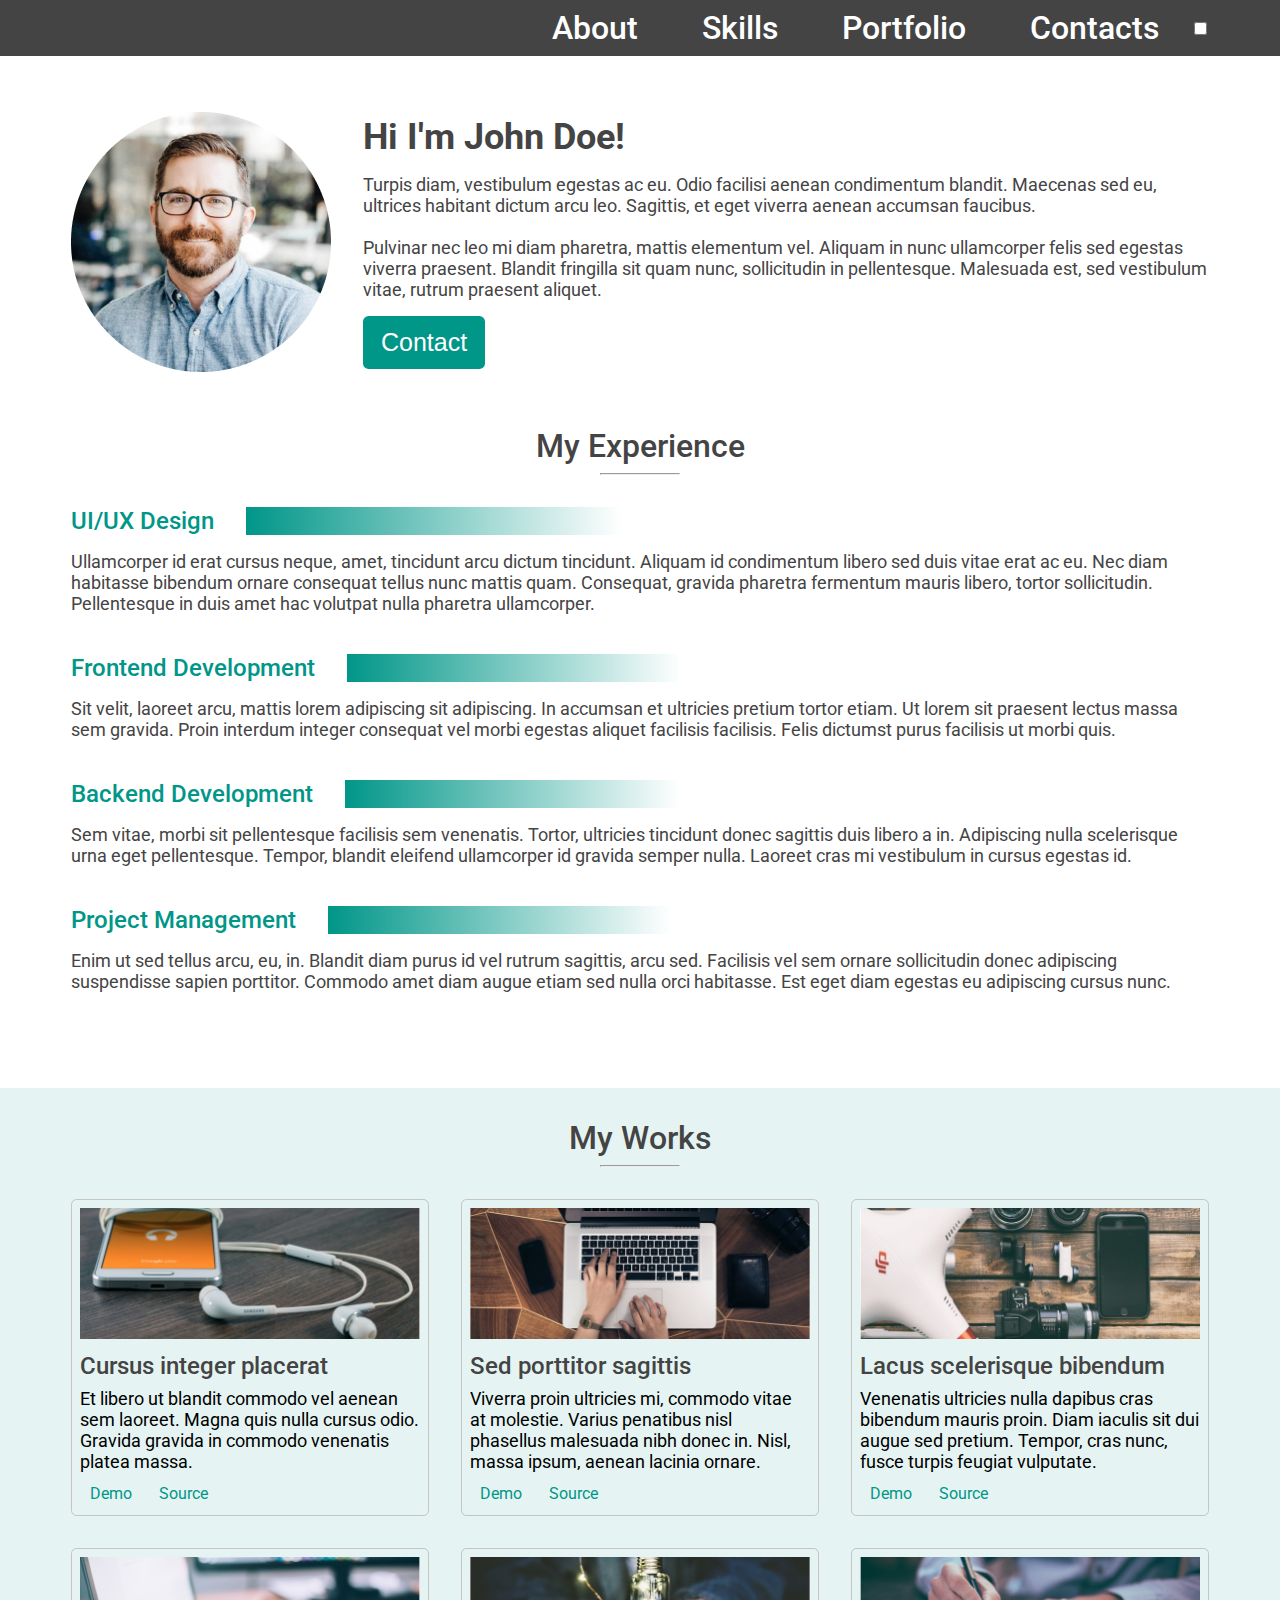
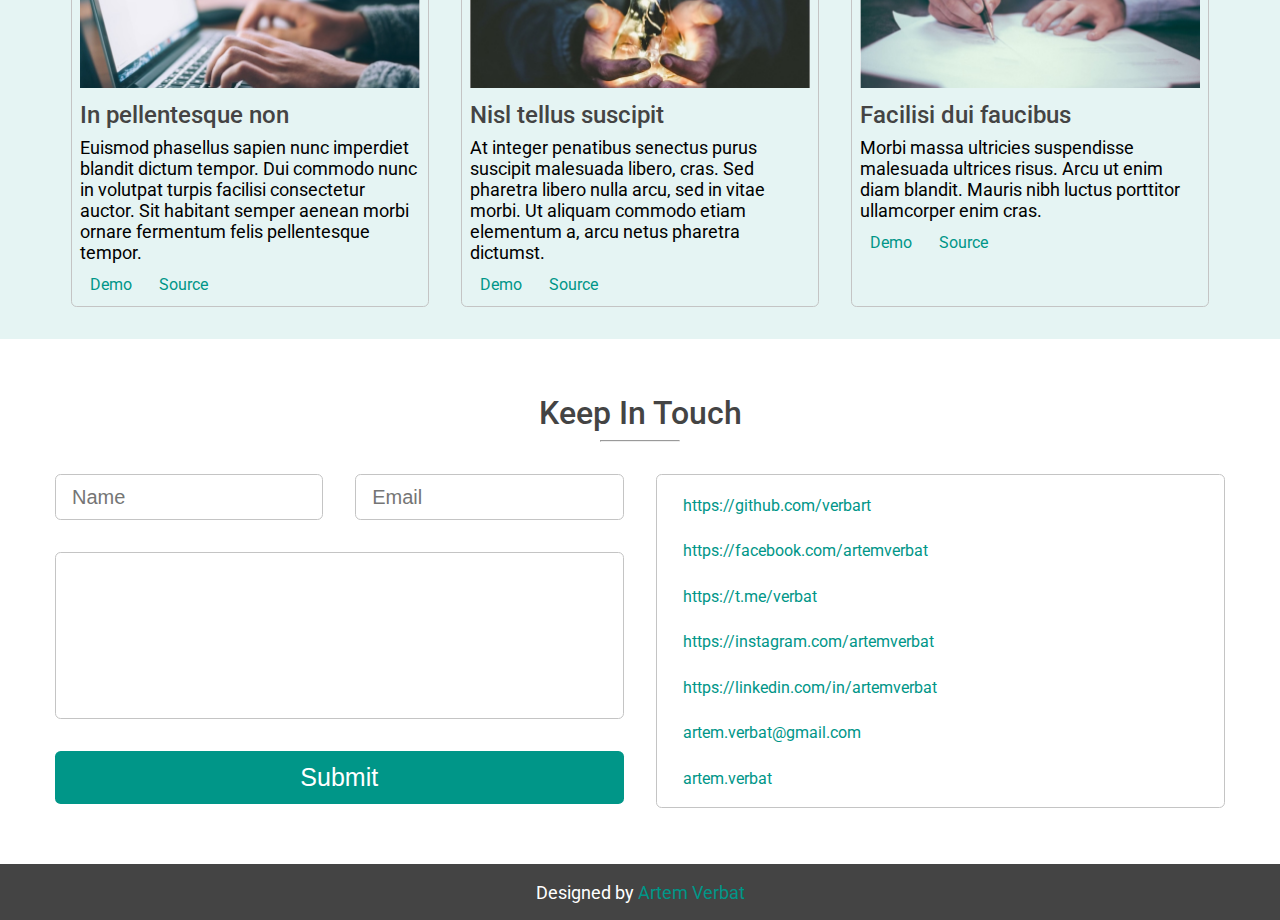
==== index.html @ 09001ad7 "new-portfolio" ====
<!DOCTYPE html>
<html lang="en">
<head>
    <meta charset="UTF-8">
    <title>portfolio</title>
    <meta name="description" content="portfolio">
    <meta name="keywords" content="portfolio, skills, works">
    <meta name="viewport" content="width=device-width, initial-scale=1.0">
    <!--    <meta http-equiv="refresh" content="10">-->
    <link rel="stylesheet" href="https://pro.fontawesome.com/releases/v5.10.0/css/all.css"
          integrity="sha384-AYmEC3Yw5cVb3ZcuHtOA93w35dYTsvhLPVnYs9eStHfGJvOvKxVfELGroGkvsg+p" crossorigin="anonymous"/>
    <link rel="stylesheet" href="css/style.css">
    <link rel="stylesheet" href="css/media.css">
    <!--    <script src="script/menu.js" defer></script>-->
</head>
<body>
<section class="general-header">

    <div class="container">
        <div class="wrapper-head">

            <div class="wrapper-head__label">
                <label for="check-menu" class="wrapper-head__pic-label"><i class="fas fa-bars"></i></label>
                <input type="checkbox" id="check-menu" class="wrapper-head__pic-menu">
            </div>

            <nav class="wrapper-head__menu">
                <a href="#about" class="wrapper-head__link">About</a>
                <a href="#skills" class="wrapper-head__link">Skills</a>
                <a href="#portfolio" class="wrapper-head__link">Portfolio</a>
                <a href="#contacts" class="wrapper-head__link">Contacts</a>
            </nav>

        </div>
    </div>

</section>

<section class="info">
    <div class="container">

        <div class="about" id="about">

            <div class="about__img">
                <img src="img/avatar.jpg" alt="">
            </div>

            <div class="about__main-info">
                <h1 class="about__title">Hi I'm John Doe!</h1>
                <p class="about__description">Turpis diam, vestibulum egestas ac eu. Odio facilisi aenean condimentum
                    blandit. Maecenas sed eu, ultrices habitant dictum arcu leo. Sagittis, et eget viverra aenean
                    accumsan faucibus.
                    <br><br>
                    Pulvinar nec leo mi diam pharetra, mattis elementum vel.
                    Aliquam in nunc ullamcorper felis sed egestas viverra praesent. Blandit fringilla sit quam nunc,
                    sollicitudin in pellentesque. Malesuada est, sed vestibulum vitae, rutrum praesent aliquet.
                </p>
                <button class="about__btn btn">Contact</button>
            </div>

        </div>

    </div>

</section>

<section class="skill-section">

    <div class="container">

        <div class="wrapper-skills" id="skills">

            <div class="section-header">
                <h2 class="section-header__header">My Experience</h2>
                <hr class="section-header__line">
            </div>

            <div class="skill-work">
                <div class="skill-work__header">
                    <h3 class="skill-work__label">UI/UX Design</h3>
                    <div class="skill-work__progress"></div>
                </div>
                <p class="skill-work__description">Ullamcorper id erat cursus neque, amet, tincidunt arcu dictum
                    tincidunt. Aliquam
                    id condimentum libero sed duis vitae erat ac eu. Nec diam habitasse bibendum ornare consequat tellus
                    nunc mattis
                    quam. Consequat, gravida pharetra fermentum mauris libero, tortor sollicitudin. Pellentesque in duis
                    amet hac
                    volutpat nulla pharetra ullamcorper.
                </p>
            </div>

            <div class="skill-work">
                <div class="skill-work__header">
                    <h3 class="skill-work__label">Frontend Development</h3>
                    <div class="skill-work__progress skill-work__progress_longest"></div>
                </div>
                <p class="skill-work__description">Sit velit, laoreet arcu, mattis lorem adipiscing sit adipiscing. In
                    accumsan et ultricies pretium tortor etiam. Ut lorem sit praesent lectus massa sem gravida. Proin
                    interdum integer consequat vel morbi egestas aliquet facilisis facilisis. Felis dictumst purus
                    facilisis ut morbi quis.
                </p>
            </div>

            <div class="skill-work">
                <div class="skill-work__header">
                    <h3 class="skill-work__label">Backend Development</h3>
                    <div class="skill-work__progress"></div>
                </div>
                <p class="skill-work__description">Sem vitae, morbi sit pellentesque facilisis sem venenatis. Tortor,
                    ultricies tincidunt donec sagittis duis libero a in. Adipiscing nulla scelerisque urna eget
                    pellentesque. Tempor, blandit eleifend ullamcorper id gravida semper nulla. Laoreet cras mi
                    vestibulum in cursus egestas id.
                </p>
            </div>

            <div class="skill-work">
                <div class="skill-work__header">
                    <h3 class="skill-work__label">Project Management</h3>
                    <div class="skill-work__progress skill-work__progress_shortest"></div>
                </div>
                <p class="skill-work__description">Enim ut sed tellus arcu, eu, in. Blandit diam purus id vel rutrum
                    sagittis, arcu sed. Facilisis vel sem ornare sollicitudin donec adipiscing suspendisse sapien
                    porttitor. Commodo amet diam augue etiam sed nulla orci habitasse. Est eget diam egestas eu
                    adipiscing cursus nunc.
                </p>
            </div>

        </div>

    </div>

</section>

<section class="work-section">

    <div class="container">

        <div class="wrapper_works" id="portfolio">

            <div class="section-header">
                <h2 class="section-header__header">My Works</h2>
                <hr class="section-header__line">
            </div>

            <div class="skills">

                <div class="skill-box">
                    <div class="skill-box__img">
                        <img src="img/Preview.jpg" alt="">
                    </div>
                    <h3 class="skill-box__title">Cursus integer placerat</h3>
                    <p class="skill-box__description">Et libero ut blandit commodo vel aenean sem laoreet. Magna quis
                        nulla cursus odio.
                        Gravida gravida in commodo venenatis platea massa.</p>
                    <div class="skill-box__footer">
                        <a href="" class="skill-box__link"><i class="skill-box__icon fas fa-eye"></i>Demo</a>
                        <a href="" class="skill-box__link link"><i class="skill-box__icon fab fa-sourcetree"></i>Source</a>
                    </div>
                </div>

                <div class="skill-box">
                    <div class="skill-box__img">
                        <img src="img/Preview%20(1).jpg" alt="">
                    </div>
                    <h3 class="skill-box__title">Sed porttitor sagittis</h3>
                    <p class="skill-box__description">Viverra proin ultricies mi, commodo vitae at molestie. Varius
                        penatibus nisl phasellus malesuada nibh donec in. Nisl, massa ipsum, aenean lacinia ornare.</p>
                    <div class="skill-box__footer">
                        <a href="" class="skill-box__link"><i class="skill-box__icon fas fa-eye"></i>Demo</a>
                        <a href="" class="skill-box__link link"><i class="skill-box__icon fab fa-sourcetree"></i>Source</a>
                    </div>
                </div>

                <div class="skill-box">
                    <div class="skill-box__img">
                        <img src="img/Preview%20(2).jpg" alt="">
                    </div>
                    <h3 class="skill-box__title">Lacus scelerisque bibendum</h3>
                    <p class="skill-box__description">Venenatis ultricies nulla dapibus cras bibendum mauris proin. Diam
                        iaculis sit dui augue sed pretium. Tempor, cras nunc, fusce turpis feugiat vulputate.</p>
                    <div class="skill-box__footer">
                        <a href="" class="skill-box__link"><i class="skill-box__icon fas fa-eye"></i>Demo</a>
                        <a href="" class="skill-box__link link"><i class="skill-box__icon fab fa-sourcetree"></i>Source</a>
                    </div>
                </div>

                <div class="skill-box">
                    <div class="skill-box__img">
                        <img src="img/Preview%20(3).jpg" alt="">
                    </div>
                    <h3 class="skill-box__title">In pellentesque non</h3>
                    <p class="skill-box__description">Euismod phasellus sapien nunc imperdiet blandit dictum tempor. Dui
                        commodo nunc in volutpat turpis facilisi consectetur auctor. Sit habitant semper aenean morbi
                        ornare fermentum felis pellentesque tempor.</p>
                    <div class="skill-box__footer">
                        <a href="" class="skill-box__link"><i class="skill-box__icon fas fa-eye"></i>Demo</a>
                        <a href="" class="skill-box__link link"><i class="skill-box__icon fab fa-sourcetree"></i>Source</a>
                    </div>
                </div>

                <div class="skill-box">
                    <div class="skill-box__img">
                        <img src="img/Preview%20(4).jpg" alt="">
                    </div>
                    <h3 class="skill-box__title">Nisl tellus suscipit</h3>
                    <p class="skill-box__description">At integer penatibus senectus purus suscipit malesuada libero,
                        cras. Sed pharetra libero nulla arcu, sed in vitae morbi. Ut aliquam commodo etiam elementum a,
                        arcu netus pharetra dictumst.</p>
                    <div class="skill-box__footer">
                        <a href="" class="skill-box__link"><i class="skill-box__icon fas fa-eye"></i>Demo</a>
                        <a href="" class="skill-box__link link"><i class="skill-box__icon fab fa-sourcetree"></i>Source</a>
                    </div>
                </div>

                <div class="skill-box">
                    <div class="skill-box__img">
                        <img src="img/Preview%20(5).jpg" alt="">
                    </div>
                    <h3 class="skill-box__title">Facilisi dui faucibus</h3>
                    <p class="skill-box__description">Morbi massa ultricies suspendisse malesuada ultrices risus. Arcu
                        ut enim diam blandit. Mauris nibh luctus porttitor ullamcorper enim cras.</p>
                    <div class="skill-box__footer">
                        <a href="" class="skill-box__link"><i class="skill-box__icon fas fa-eye"></i>Demo</a>
                        <a href="" class="skill-box__link link"><i class="skill-box__icon fab fa-sourcetree"></i>Source</a>
                    </div>
                </div>


            </div>

        </div>
    </div>

</section>

<section class="contacts-section">

    <div class="container">

        <div class="section-header">
            <h2 class="section-header__header">Keep In Touch</h2>
            <hr class="section-header__line">
        </div>

        <div class="wrapper-contacts" id="contacts">

            <form class="form-contacts">
                <div class="form-contacts__inputs">
                    <input type="text" class="form-contacts__name" placeholder="Name">
                    <input type="text" class="form-contacts__email" placeholder="Email">
                </div>

                <textarea name="" class="form-contacts__textarea" rows="11"></textarea>

                <button type="submit" class="btn form-contacts_btn">Submit</button>
            </form>

            <div class="data-contacts">
                <div class="data-contacts__item"><a href="" class="link"><i class="link__icon fab fa-github"></i>https://github.com/verbart</a>
                </div>
                <div class="data-contacts__item"><a href="" class="link"><i class="link__icon fab fa-facebook"></i>https://facebook.com/artemverbat</a>
                </div>
                <div class="data-contacts__item"><a href="" class="link"><i class="link__icon fab fa-telegram"></i>https://t.me/verbat</a>
                </div>
                <div class="data-contacts__item"><a href="" class="link"><i class="link__icon fab fa-instagram"></i>https://instagram.com/artemverbat</a>
                </div>
                <div class="data-contacts__item"><a href="" class="link"><i class="link__icon fab fa-linkedin"></i>https://linkedin.com/in/artemverbat</a>
                </div>
                <div class="data-contacts__item"><a href="" class="link"><i class="link__icon far fa-envelope"></i>artem.verbat@gmail.com</a>
                </div>
                <div class="data-contacts__item"><a href="" class="link"><i class="link__icon fab fa-skype"></i>artem.verbat</a>
                </div>
            </div>
        </div>
    </div>
</section>

<section class="general-footer">
    <div class="container">
        <p class="footer-title">Designed by <a href="" class="footer-title__link">Artem Verbat</a></p>
    </div>
</section>


</body>
</html>
---- css/style.css ----
@import url("https://fonts.googleapis.com/css2?family=Roboto:wght@400;500;700&display=swap");
@import url("https://fonts.googleapis.com/css2?family=Roboto:wght@400;500;700&display=swap");
* {
  margin: 0;
  padding: 0;
  box-sizing: border-box;
}

:root {
  font: normal 400 18px/22px "Roboto", sans-serif;
}

:root {
  font: normal 400 18px/22px "Roboto", sans-serif;
}

.data-contacts, .form-contacts__textarea, .form-contacts__email, .form-contacts__name, .skill-box {
  border: 1px solid #C4C4C4;
  border-radius: 5.6px;
}

.section-header {
  display: flex;
  flex-direction: column;
  justify-content: center;
  align-items: center;
  padding: 0 16px;
  margin: 0 0 32px 0;
}
.section-header__header {
  font-weight: 500;
  font-size: 32px;
  line-height: 37px;
  color: #444444;
  margin: 0 0 8px 0;
}
.section-header__line {
  width: 80px;
  background: #444444;
  height: 2px;
}

.btn {
  padding: 12px 18px;
  display: flex;
  justify-content: center;
  align-items: center;
  background: #009688;
  border-radius: 5.6px;
  cursor: pointer;
  outline: none;
  border: none;
  font-weight: 500;
  font-size: 25px;
  line-height: 29px;
  color: #FFFFFF;
}

.link {
  font-size: 16px;
  line-height: 19px;
  color: #009688;
  text-decoration: none;
}
.link__icon {
  margin-right: 10px;
}

.skill-work {
  display: flex;
  flex-direction: column;
  align-items: flex-start;
  padding: 0;
  margin: 0 0 40px 0;
}
.skill-work__header {
  display: flex;
  align-items: flex-start;
  width: 100%;
  padding: 0;
}
.skill-work__label {
  font-weight: 500;
  font-size: 24px;
  line-height: 28px;
  color: #009688;
  margin: 0 0;
}
.skill-work__progress {
  display: flex;
  align-items: center;
  height: 28px;
  background: linear-gradient(90deg, #009688 0%, rgba(0, 150, 136, 0) 40.34%);
  flex-grow: 1;
  margin: 0 32px;
}
.skill-work__description {
  font-size: 18px;
  line-height: 21px;
  color: #444444;
  order: 1;
  margin: 16px 0 0 0;
}

.skill-box {
  width: 358px;
  display: flex;
  flex-direction: column;
  align-items: flex-start;
  padding: 8px;
  box-sizing: border-box;
  border-radius: 6px;
}
.skill-box__img {
  margin-bottom: 8px;
}
.skill-box__img img {
  width: 100%;
  height: auto;
}
.skill-box__title {
  font-weight: 500;
  font-size: 24px;
  line-height: 28px;
  color: #444444;
  margin: 0 0 8px 0;
}
.skill-box__description {
  display: flex;
  font-size: 18px;
  line-height: 21px;
  color: 4px;
  margin: 0 0 8px 0;
}
.skill-box__footer {
  display: flex;
  justify-content: flex-start;
  align-items: center;
  padding: 4px 0;
  margin: 0 0;
}
.skill-box__link {
  font-size: 16px;
  line-height: 19px;
  color: #009688;
  text-decoration: none;
  margin: 0 16px 0 0;
}
.skill-box__icon {
  margin-right: 10.4px;
}

.container {
  width: 1170px;
  margin: 0 auto;
}

.general-header {
  background: #444444;
  margin: 0 0 56px 0;
}

.wrapper-head {
  display: flex;
  justify-content: flex-end;
  padding: 8px 16px;
  /*&__pic-label:checked .about__title{
    color: red;
    font-size: 55px;
  }

  &__pic-menu:checked .about__title{
    color: red;
    font-size: 55px;
  }*/
}
.wrapper-head__menu {
  display: flex;
  align-items: center;
}
.wrapper-head__link {
  font-weight: 500;
  font-size: 32px;
  line-height: 37px;
  color: #FFFFFF;
  margin: 0 32px;
  text-decoration: none;
}
.wrapper-head__link:hover {
  color: #009688;
}
.wrapper-head__label {
  order: 1;
  display: flex;
  justify-content: center;
  align-items: center;
  width: 18px;
  height: 12px;
  margin: 14px 0 14px 0;
}
.about {
  display: flex;
  align-items: center;
  padding: 0 16px;
  margin: 0 0 56px 0;
}
.about__img {
  width: 260px;
  height: 260px;
  overflow: hidden;
  flex-shrink: 0;
  display: flex;
  justify-content: center;
  align-items: center;
}
.about__img img {
  width: 100%;
  height: auto;
}
.about__main-info {
  display: flex;
  flex-direction: column;
  justify-content: center;
  align-items: flex-start;
  padding: 0;
  margin: 0 0 0 32px;
}
.about__title {
  font-weight: bold;
  font-size: 36px;
  line-height: 42px;
  color: #444444;
  margin-bottom: 16px;
}
.about__description {
  font-size: 18px;
  line-height: 21px;
  color: #444444;
  flex-grow: 0;
  margin-bottom: 16px;
}

.wrapper-skills {
  display: flex;
  flex-direction: column;
  align-items: center;
  padding: 0 16px;
  margin: 56px 0;
}

.skill-work__progress_longest {
  background: linear-gradient(90deg, #009688 0%, rgba(0, 150, 136, 0) 88.54%);
}

.skill-work__progress_shortest {
  background: linear-gradient(90deg, #009688 0%, rgba(0, 150, 136, 0) 28.29%);
}

.work-section {
  background: rgba(0, 150, 136, 0.1);
}

.wrapper_works {
  margin: 0 0 56px 0;
  display: flex;
  flex-direction: column;
  justify-content: center;
  align-items: center;
  padding: 32px 16px;
}

.skills {
  display: flex;
  gap: 32px;
  flex-wrap: wrap;
}

.wrapper-contacts {
  display: flex;
  align-items: flex-start;
  padding: 0;
  gap: 32px;
  margin: 0 0 56px 0;
}

.form-contacts {
  width: 50%;
  display: flex;
  flex-direction: column;
  align-items: flex-start;
  padding: 0;
  gap: 32px;
}
.form-contacts__inputs {
  display: flex;
  align-items: flex-start;
  padding: 0;
  gap: 32px;
}
.form-contacts__name {
  width: 50%;
  font-size: 20px;
  line-height: 28px;
  display: flex;
  align-items: center;
  color: rgba(0, 0, 0, 0.5);
  padding: 8px 16px;
}
.form-contacts__email {
  width: 50%;
  font-size: 20px;
  line-height: 28px;
  display: flex;
  align-items: center;
  color: rgba(0, 0, 0, 0.5);
  padding: 8px 16px;
}
.form-contacts__textarea {
  width: 100%;
  resize: none;
}
.form-contacts_btn {
  width: 100%;
}

.data-contacts {
  width: 50%;
  display: flex;
  flex-direction: column;
  align-items: flex-start;
  padding: 16px;
  gap: 18.5px;
}
.data-contacts__item {
  padding: 2.5px 0;
}

.general-footer {
  background: #444444;
}

.footer-title {
  text-align: center;
  padding: 17.5px 0;
  font-size: 18px;
  line-height: 21px;
  color: #FFFFFF;
}
.footer-title__link {
  text-decoration: none;
  color: #009688;
}

/*# sourceMappingURL=style.css.map */
---- css/media.css ----
@import url("https://fonts.googleapis.com/css2?family=Roboto:wght@400;500;700&display=swap");
:root {
  font: normal 400 18px/22px "Roboto", sans-serif;
}

.skill-box {
  border: 1px solid #C4C4C4;
  border-radius: 5.6px;
}

.section-header {
  display: flex;
  flex-direction: column;
  justify-content: center;
  align-items: center;
  padding: 0 16px;
  margin: 0 0 32px 0;
}
.section-header__header {
  font-weight: 500;
  font-size: 32px;
  line-height: 37px;
  color: #444444;
  margin: 0 0 8px 0;
}
.section-header__line {
  width: 80px;
  background: #444444;
  height: 2px;
}

.btn {
  padding: 12px 18px;
  display: flex;
  justify-content: center;
  align-items: center;
  background: #009688;
  border-radius: 5.6px;
  cursor: pointer;
  outline: none;
  border: none;
  font-weight: 500;
  font-size: 25px;
  line-height: 29px;
  color: #FFFFFF;
}

.link {
  font-size: 16px;
  line-height: 19px;
  color: #009688;
  text-decoration: none;
}
.link__icon {
  margin-right: 10px;
}

.skill-work {
  display: flex;
  flex-direction: column;
  align-items: flex-start;
  padding: 0;
  margin: 0 0 40px 0;
}
.skill-work__header {
  display: flex;
  align-items: flex-start;
  width: 100%;
  padding: 0;
}
.skill-work__label {
  font-weight: 500;
  font-size: 24px;
  line-height: 28px;
  color: #009688;
  margin: 0 0;
}
.skill-work__progress {
  display: flex;
  align-items: center;
  height: 28px;
  background: linear-gradient(90deg, #009688 0%, rgba(0, 150, 136, 0) 40.34%);
  flex-grow: 1;
  margin: 0 32px;
}
.skill-work__description {
  font-size: 18px;
  line-height: 21px;
  color: #444444;
  order: 1;
  margin: 16px 0 0 0;
}

.skill-box {
  width: 358px;
  display: flex;
  flex-direction: column;
  align-items: flex-start;
  padding: 8px;
  box-sizing: border-box;
  border-radius: 6px;
}
.skill-box__img {
  margin-bottom: 8px;
}
.skill-box__img img {
  width: 100%;
  height: auto;
}
.skill-box__title {
  font-weight: 500;
  font-size: 24px;
  line-height: 28px;
  color: #444444;
  margin: 0 0 8px 0;
}
.skill-box__description {
  display: flex;
  font-size: 18px;
  line-height: 21px;
  color: 4px;
  margin: 0 0 8px 0;
}
.skill-box__footer {
  display: flex;
  justify-content: flex-start;
  align-items: center;
  padding: 4px 0;
  margin: 0 0;
}
.skill-box__link {
  font-size: 16px;
  line-height: 19px;
  color: #009688;
  text-decoration: none;
  margin: 0 16px 0 0;
}
.skill-box__icon {
  margin-right: 10.4px;
}

.skill-box {
  border: 1px solid #C4C4C4;
  border-radius: 5.6px;
}

@media (min-width: 980px) and (max-width: 1169px) {
  .container {
    width: 100%;
    margin: 0 auto;
  }

  .general-header {
    background: #444444;
    margin: 0 0 56px 0;
  }

  .wrapper-head {
    display: flex;
    flex-direction: column;
    padding: 8px 16px;
  }
  .wrapper-head__menu {
    display: flex;
    align-items: center;
    flex-direction: column;
    order: 1;
  }
  .wrapper-head__link {
    font-weight: 500;
    font-size: 32px;
    line-height: 37px;
    color: #FFFFFF;
    margin: 0 32px;
    text-decoration: none;
    display: none;
  }
  .wrapper-head__link:hover {
    color: #009688;
  }
  .wrapper-head__label {
    width: 100%;
    display: flex;
    justify-content: flex-end;
    color: #FFFFFF;
  }
  .wrapper-head__pic-menu {
    display: none;
    order: 1;
  }
  .wrapper-head__pic-label {
    margin: 14px 0 22px 0;
    width: 18px;
    height: 12px;
    order: 1;
  }
  .wrapper-head__pic-label:checked {
    color: red;
  }
  .wrapper-head__pic-menu:checked {
    color: red;
  }

  .about {
    display: flex;
    align-items: center;
    margin: 0 0 56px 0;
  }
  .about__img {
    padding: 0 48px;
  }
  .about__main-info {
    margin: 0 0 0 0;
  }
  .about__title {
    width: 100%;
  }

  .skill-work__header {
    display: flex;
  }

  .wrapper_works {
    margin: 0 0 32px 0;
  }

  .skills {
    justify-content: center;
  }

  .wrapper-contacts {
    padding: 0 16px;
  }

  .form-contacts {
    width: 50%;
  }
  .form-contacts__name {
    width: 50%;
  }
  .form-contacts__email {
    width: 100%;
  }

  .data-contacts {
    width: 50%;
  }
}
@media (max-width: 979px) {
  .container {
    width: 100%;
    margin: 0 auto;
  }

  .general-header {
    background: #444444;
    margin: 0 0 56px 0;
  }

  .wrapper-head {
    display: flex;
    flex-direction: column;
    padding: 8px 16px;
  }
  .wrapper-head__menu {
    display: flex;
    align-items: center;
    flex-direction: column;
    order: 1;
  }
  .wrapper-head__link {
    font-weight: 500;
    font-size: 32px;
    line-height: 37px;
    color: #FFFFFF;
    margin: 0 32px;
    text-decoration: none;
    display: none;
  }
  .wrapper-head__link:hover {
    color: #009688;
  }
  .wrapper-head__label {
    width: 100%;
    display: flex;
    justify-content: flex-end;
    color: #FFFFFF;
  }
  .wrapper-head__pic-menu {
    display: none;
    order: 1;
  }
  .wrapper-head__pic-label {
    margin: 14px 0 22px 0;
    width: 18px;
    height: 12px;
    order: 1;
  }
  .wrapper-head__pic-label:checked {
    color: red;
  }
  .wrapper-head__pic-menu:checked {
    color: red;
  }

  .about {
    display: flex;
    align-items: center;
    justify-content: center;
    flex-wrap: wrap;
    margin: 0 0 56px 0;
  }
  .about__img {
    width: 260px;
    height: auto;
    margin: 0 0 56px 0;
    padding: 0 48px;
  }
  .about__main-info {
    margin: 0 0 0 0;
  }
  .about__title {
    width: 100%;
    text-align: center;
  }

  .skill-work__header {
    display: flex;
    flex-direction: column;
  }

  .skill-work__progress {
    height: 4px;
    width: 100%;
    margin: 8px 0 0 0;
  }

  .wrapper-skills {
    display: flex;
    flex-direction: column;
    align-items: center;
    padding: 0 16px;
    margin: 56px 0;
  }

  .wrapper_works {
    margin: 0 0 32px 0;
  }

  .skills {
    justify-content: center;
  }

  .wrapper-contacts {
    flex-wrap: wrap;
    padding: 0 16px;
  }

  .form-contacts {
    width: 100%;
  }
  .form-contacts__inputs {
    width: 100%;
    flex-wrap: wrap;
  }
  .form-contacts__name {
    width: 100%;
  }
  .form-contacts__email {
    width: 100%;
  }

  .data-contacts {
    width: 100%;
  }

  .general-footer {
    background: #444444;
  }
}
@media (max-width: 767px) {
  .container {
    width: 100%;
    margin: 0 auto;
  }

  .general-header {
    background: #444444;
    margin: 0 0 56px 0;
  }

  .wrapper-head {
    display: flex;
    flex-direction: column;
    padding: 8px 16px;
  }
  .wrapper-head__menu {
    display: flex;
    align-items: center;
    flex-direction: column;
    order: 1;
  }
  .wrapper-head__link {
    font-weight: 500;
    font-size: 32px;
    line-height: 37px;
    color: #FFFFFF;
    margin: 0 32px;
    text-decoration: none;
    display: none;
  }
  .wrapper-head__link:hover {
    color: #009688;
  }
  .wrapper-head__label {
    width: 100%;
    display: flex;
    justify-content: flex-end;
    color: #FFFFFF;
  }
  .wrapper-head__pic-menu {
    display: none;
    order: 1;
  }
  .wrapper-head__pic-label {
    margin: 14px 0 22px 0;
    width: 18px;
    height: 12px;
    order: 1;
  }
  .wrapper-head__pic-label:checked {
    color: red;
  }
  .wrapper-head__pic-menu:checked {
    color: red;
  }

  .about {
    display: flex;
    align-items: center;
    justify-content: center;
    flex-wrap: wrap;
    margin: 0 0 56px 0;
  }
  .about__img {
    width: 260px;
    height: auto;
    margin: 0 0 56px 0;
    padding: 0 48px;
  }
  .about__main-info {
    margin: 0 0 0 0;
  }
  .about__title {
    width: 100%;
    text-align: center;
  }

  .skill-work__header {
    display: flex;
    flex-direction: column;
  }

  .skill-work__progress {
    height: 4px;
    width: 100%;
    margin: 8px 0 0 0;
  }

  .work-section {
    background: none;
  }

  .wrapper-skills {
    display: flex;
    flex-direction: column;
    align-items: center;
    padding: 0 16px;
    margin: 56px 0;
  }

  .wrapper_works {
    margin: 0 0 32px 0;
  }

  .skill-box {
    width: 100%;
  }
  .skill-box__img {
    width: 100%;
  }
  .skill-box__title {
    width: 100%;
  }
  .skill-box__description {
    width: 100%;
  }

  .wrapper-contacts {
    flex-wrap: wrap;
    padding: 0 16px;
  }

  .form-contacts {
    width: 100%;
  }
  .form-contacts__inputs {
    width: 100%;
    flex-wrap: wrap;
  }
  .form-contacts__name {
    width: 100%;
  }
  .form-contacts__email {
    width: 100%;
  }

  .data-contacts {
    width: 100%;
  }

  .general-footer {
    background: #444444;
  }
}
@media (max-width: 480px) {
  .container {
    width: 100%;
    margin: 0 auto;
  }

  .general-header {
    background: #444444;
    margin: 0 0 56px 0;
  }

  .wrapper-head {
    display: flex;
    flex-direction: column;
    padding: 8px 16px;
  }
  .wrapper-head__menu {
    display: flex;
    align-items: center;
    flex-direction: column;
    order: 1;
  }
  .wrapper-head__link {
    font-weight: 500;
    font-size: 32px;
    line-height: 37px;
    color: #FFFFFF;
    margin: 0 32px;
    text-decoration: none;
    display: none;
  }
  .wrapper-head__link:hover {
    color: #009688;
  }
  .wrapper-head__label {
    width: 100%;
    display: flex;
    justify-content: flex-end;
    color: #FFFFFF;
  }
  .wrapper-head__pic-menu {
    display: none;
    order: 1;
  }
  .wrapper-head__pic-label {
    margin: 14px 0 22px 0;
    width: 18px;
    height: 12px;
    order: 1;
  }
  .wrapper-head__pic-label:checked {
    color: red;
  }
  .wrapper-head__pic-menu:checked {
    color: red;
  }

  .about {
    display: flex;
    align-items: center;
    justify-content: center;
    flex-wrap: wrap;
    margin: 0 0 56px 0;
  }
  .about__img {
    width: 260px;
    height: auto;
    margin: 0 0 56px 0;
    padding: 0 48px;
  }
  .about__main-info {
    margin: 0 0 0 0;
  }
  .about__title {
    width: 100%;
    text-align: center;
  }

  .skill-work__header {
    display: flex;
    flex-direction: column;
  }

  .skill-work__progress {
    height: 4px;
    width: 100%;
    margin: 8px 0 0 0;
  }

  .work-section {
    background: none;
  }

  .wrapper-skills {
    display: flex;
    flex-direction: column;
    align-items: center;
    padding: 0 16px;
    margin: 56px 0;
  }

  .wrapper_works {
    margin: 0 0 32px 0;
  }

  .skill-box {
    width: 100%;
  }
  .skill-box__img {
    width: 100%;
  }
  .skill-box__title {
    width: 100%;
  }
  .skill-box__description {
    width: 100%;
  }

  .wrapper-contacts {
    flex-wrap: wrap;
    padding: 0 16px;
  }

  .form-contacts {
    width: 100%;
  }
  .form-contacts__inputs {
    flex-wrap: wrap;
  }
  .form-contacts__name {
    width: 100%;
  }
  .form-contacts__email {
    width: 100%;
  }

  .data-contacts {
    width: 100%;
  }

  .general-footer {
    background: #444444;
  }
}

/*# sourceMappingURL=media.css.map */
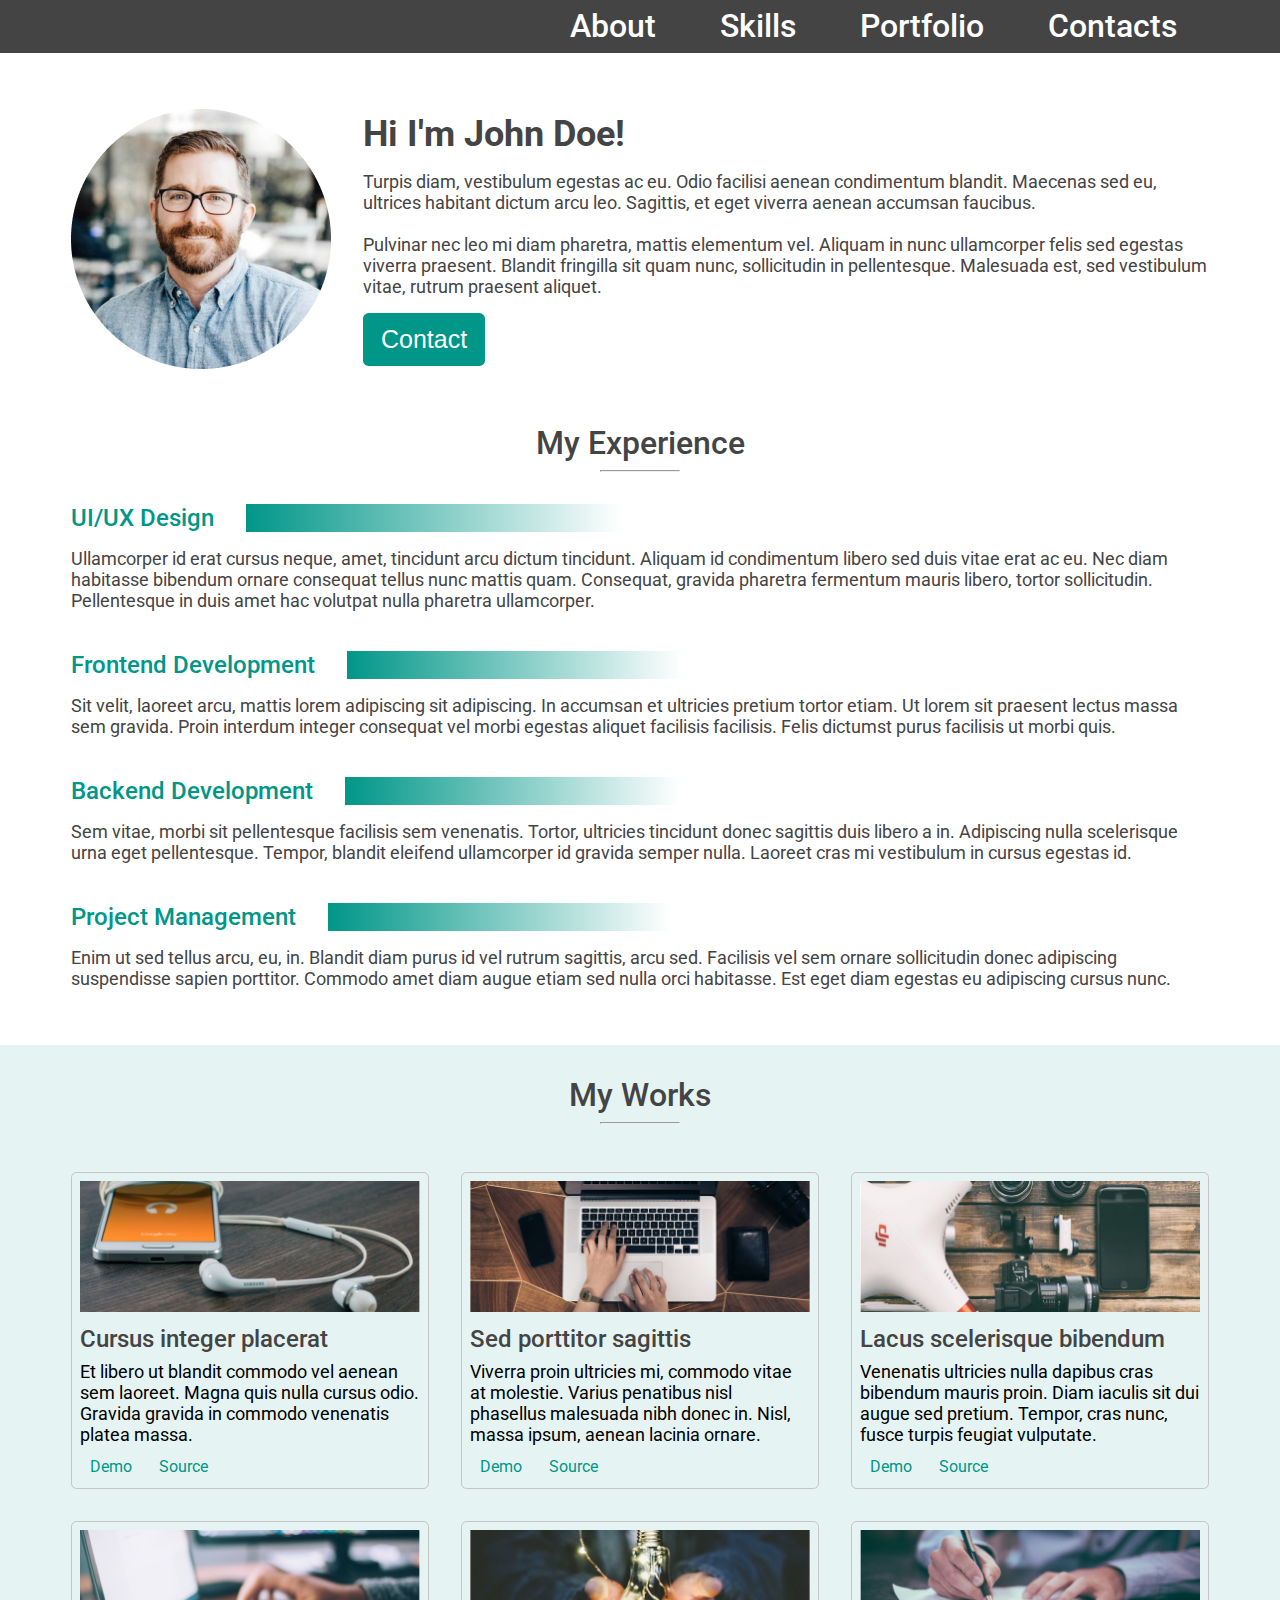
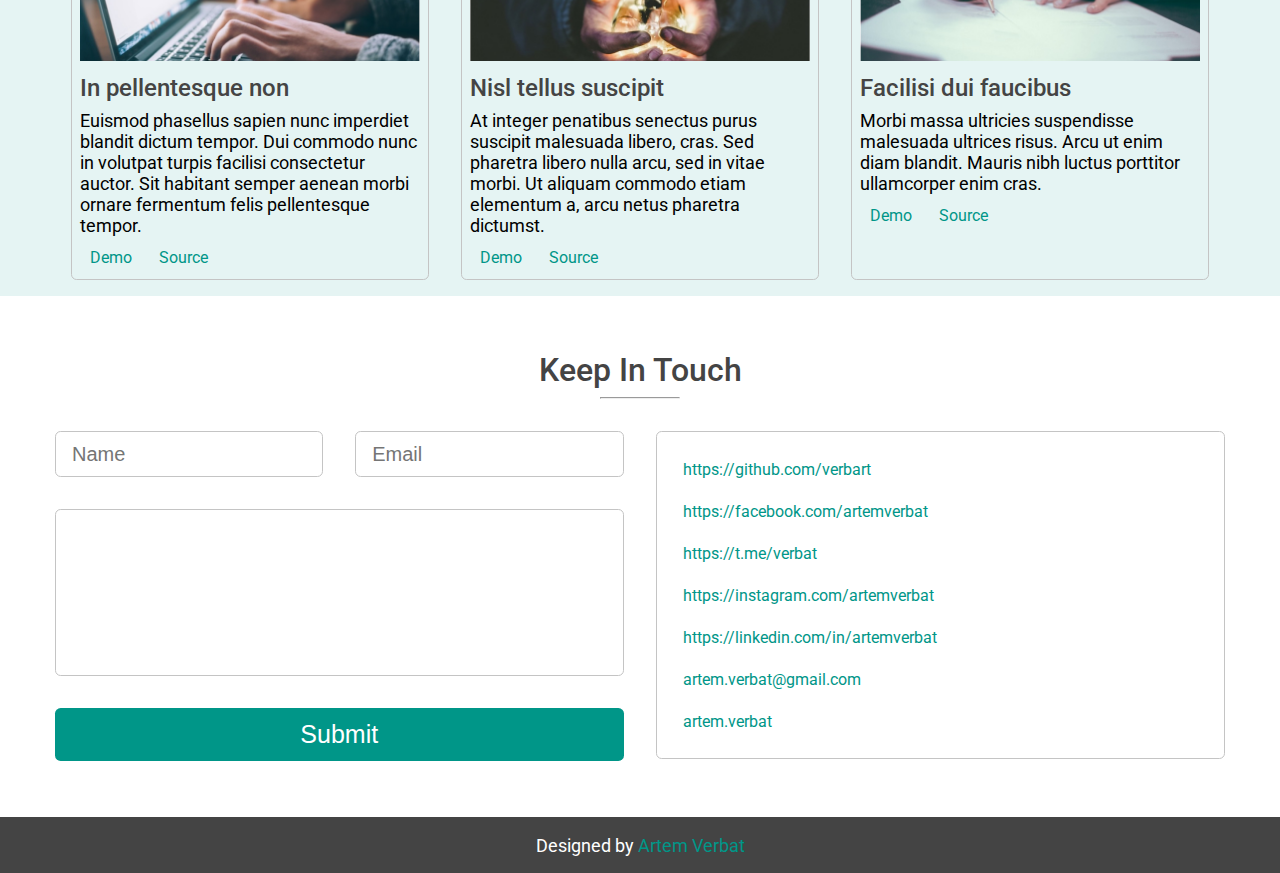
==== commit 4d862a6a: "portfolio-new" ====
--- a/index.html
+++ b/index.html
@@ -18,12 +18,8 @@
 
     <div class="container">
         <div class="wrapper-head">
-
-            <div class="wrapper-head__label">
-                <label for="check-menu" class="wrapper-head__pic-label"><i class="fas fa-bars"></i></label>
-                <input type="checkbox" id="check-menu" class="wrapper-head__pic-menu">
-            </div>
-
+            <label for="check-menu" class="wrapper-head__pic-label"><i class="fas fa-bars"></i></label>
+            <input type="checkbox" id="check-menu" class="wrapper-head__pic-menu">
             <nav class="wrapper-head__menu">
                 <a href="#about" class="wrapper-head__link">About</a>
                 <a href="#skills" class="wrapper-head__link">Skills</a>
@@ -276,11 +272,11 @@
     </div>
 </section>
 
-<section class="general-footer">
+<footer class="general-footer">
     <div class="container">
         <p class="footer-title">Designed by <a href="" class="footer-title__link">Artem Verbat</a></p>
     </div>
-</section>
+</footer>
 
 
 </body>
--- a/css/style.css
+++ b/css/style.css
@@ -1,5 +1,10 @@
 @import url("https://fonts.googleapis.com/css2?family=Roboto:wght@400;500;700&display=swap");
 @import url("https://fonts.googleapis.com/css2?family=Roboto:wght@400;500;700&display=swap");
+.container {
+  max-width: 1170px;
+  margin: 0 auto;
+}
+
 * {
   margin: 0;
   padding: 0;
@@ -14,7 +19,7 @@
   font: normal 400 18px/22px "Roboto", sans-serif;
 }
 
-.data-contacts, .form-contacts__textarea, .form-contacts__email, .form-contacts__name, .skill-box {
+.data-contacts, .form-contacts__textarea, .form-contacts__name, .form-contacts__email, .skill-box {
   border: 1px solid #C4C4C4;
   border-radius: 5.6px;
 }
@@ -110,6 +115,7 @@
   padding: 8px;
   box-sizing: border-box;
   border-radius: 6px;
+  margin: 16px;
 }
 .skill-box__img {
   margin-bottom: 8px;
@@ -150,11 +156,6 @@
   margin-right: 10.4px;
 }
 
-.container {
-  width: 1170px;
-  margin: 0 auto;
-}
-
 .general-header {
   background: #444444;
   margin: 0 0 56px 0;
@@ -164,15 +165,6 @@
   display: flex;
   justify-content: flex-end;
   padding: 8px 16px;
-  /*&__pic-label:checked .about__title{
-    color: red;
-    font-size: 55px;
-  }
-
-  &__pic-menu:checked .about__title{
-    color: red;
-    font-size: 55px;
-  }*/
 }
 .wrapper-head__menu {
   display: flex;
@@ -189,15 +181,13 @@
 .wrapper-head__link:hover {
   color: #009688;
 }
-.wrapper-head__label {
-  order: 1;
-  display: flex;
-  justify-content: center;
-  align-items: center;
-  width: 18px;
-  height: 12px;
-  margin: 14px 0 14px 0;
-}
+.wrapper-head__pic-menu {
+  display: none;
+}
+.wrapper-head__pic-label {
+  display: none;
+}
+
 .about {
   display: flex;
   align-items: center;
@@ -245,7 +235,7 @@
   flex-direction: column;
   align-items: center;
   padding: 0 16px;
-  margin: 56px 0;
+  margin: 16px 0;
 }
 
 .skill-work__progress_longest {
@@ -262,16 +252,15 @@
 
 .wrapper_works {
   margin: 0 0 56px 0;
-  display: flex;
-  flex-direction: column;
-  justify-content: center;
-  align-items: center;
-  padding: 32px 16px;
+  padding-top: 32px;
+  display: flex;
+  flex-direction: column;
+  justify-content: center;
+  align-items: center;
 }
 
 .skills {
   display: flex;
-  gap: 32px;
   flex-wrap: wrap;
 }
 
@@ -279,7 +268,6 @@
   display: flex;
   align-items: flex-start;
   padding: 0;
-  gap: 32px;
   margin: 0 0 56px 0;
 }
 
@@ -289,15 +277,14 @@
   flex-direction: column;
   align-items: flex-start;
   padding: 0;
-  gap: 32px;
+  margin-right: 32px;
 }
 .form-contacts__inputs {
   display: flex;
   align-items: flex-start;
   padding: 0;
-  gap: 32px;
-}
-.form-contacts__name {
+}
+.form-contacts__name, .form-contacts__email {
   width: 50%;
   font-size: 20px;
   line-height: 28px;
@@ -305,19 +292,16 @@
   align-items: center;
   color: rgba(0, 0, 0, 0.5);
   padding: 8px 16px;
+  margin-right: 32px;
+  margin-bottom: 32px;
 }
 .form-contacts__email {
-  width: 50%;
-  font-size: 20px;
-  line-height: 28px;
-  display: flex;
-  align-items: center;
-  color: rgba(0, 0, 0, 0.5);
-  padding: 8px 16px;
+  margin-right: 0;
 }
 .form-contacts__textarea {
   width: 100%;
   resize: none;
+  margin-bottom: 32px;
 }
 .form-contacts_btn {
   width: 100%;
@@ -329,10 +313,9 @@
   flex-direction: column;
   align-items: flex-start;
   padding: 16px;
-  gap: 18.5px;
 }
 .data-contacts__item {
-  padding: 2.5px 0;
+  margin: 10px 0;
 }
 
 .general-footer {
@@ -346,6 +329,7 @@
   line-height: 21px;
   color: #FFFFFF;
 }
+
 .footer-title__link {
   text-decoration: none;
   color: #009688;
--- a/css/media.css
+++ b/css/media.css
@@ -99,6 +99,7 @@
   padding: 8px;
   box-sizing: border-box;
   border-radius: 6px;
+  margin: 16px;
 }
 .skill-box__img {
   margin-bottom: 8px;
@@ -155,52 +156,6 @@
     margin: 0 0 56px 0;
   }
 
-  .wrapper-head {
-    display: flex;
-    flex-direction: column;
-    padding: 8px 16px;
-  }
-  .wrapper-head__menu {
-    display: flex;
-    align-items: center;
-    flex-direction: column;
-    order: 1;
-  }
-  .wrapper-head__link {
-    font-weight: 500;
-    font-size: 32px;
-    line-height: 37px;
-    color: #FFFFFF;
-    margin: 0 32px;
-    text-decoration: none;
-    display: none;
-  }
-  .wrapper-head__link:hover {
-    color: #009688;
-  }
-  .wrapper-head__label {
-    width: 100%;
-    display: flex;
-    justify-content: flex-end;
-    color: #FFFFFF;
-  }
-  .wrapper-head__pic-menu {
-    display: none;
-    order: 1;
-  }
-  .wrapper-head__pic-label {
-    margin: 14px 0 22px 0;
-    width: 18px;
-    height: 12px;
-    order: 1;
-  }
-  .wrapper-head__pic-label:checked {
-    color: red;
-  }
-  .wrapper-head__pic-menu:checked {
-    color: red;
-  }
-
   .about {
     display: flex;
     align-items: center;
@@ -255,52 +210,6 @@
   .general-header {
     background: #444444;
     margin: 0 0 56px 0;
-  }
-
-  .wrapper-head {
-    display: flex;
-    flex-direction: column;
-    padding: 8px 16px;
-  }
-  .wrapper-head__menu {
-    display: flex;
-    align-items: center;
-    flex-direction: column;
-    order: 1;
-  }
-  .wrapper-head__link {
-    font-weight: 500;
-    font-size: 32px;
-    line-height: 37px;
-    color: #FFFFFF;
-    margin: 0 32px;
-    text-decoration: none;
-    display: none;
-  }
-  .wrapper-head__link:hover {
-    color: #009688;
-  }
-  .wrapper-head__label {
-    width: 100%;
-    display: flex;
-    justify-content: flex-end;
-    color: #FFFFFF;
-  }
-  .wrapper-head__pic-menu {
-    display: none;
-    order: 1;
-  }
-  .wrapper-head__pic-label {
-    margin: 14px 0 22px 0;
-    width: 18px;
-    height: 12px;
-    order: 1;
-  }
-  .wrapper-head__pic-label:checked {
-    color: red;
-  }
-  .wrapper-head__pic-menu:checked {
-    color: red;
   }
 
   .about {
@@ -358,6 +267,7 @@
 
   .form-contacts {
     width: 100%;
+    margin-right: 0;
   }
   .form-contacts__inputs {
     width: 100%;
@@ -365,9 +275,13 @@
   }
   .form-contacts__name {
     width: 100%;
+    margin-right: 0;
   }
   .form-contacts__email {
     width: 100%;
+  }
+  .form-contacts_btn {
+    margin-bottom: 32px;
   }
 
   .data-contacts {
@@ -390,49 +304,51 @@
   }
 
   .wrapper-head {
-    display: flex;
-    flex-direction: column;
-    padding: 8px 16px;
+    position: relative;
+    text-align: center;
+    height: 62px;
+  }
+  .wrapper-head__pic-label {
+    width: 18px;
+    height: 18px;
+    display: block;
+    position: absolute;
+    top: 0;
+    right: 0;
+    cursor: pointer;
+    z-index: 900;
+    color: #FFFFFF;
+    margin: 22px 8px;
   }
   .wrapper-head__menu {
-    display: flex;
-    align-items: center;
-    flex-direction: column;
-    order: 1;
+    display: block;
+    position: absolute;
+    bottom: 0;
+    left: 0;
+    width: 100%;
+    transform: translateY(100%);
+    max-height: 0;
+    font-size: 0;
+    overflow: hidden;
+    transition: 0.5s;
   }
   .wrapper-head__link {
-    font-weight: 500;
-    font-size: 32px;
-    line-height: 37px;
-    color: #FFFFFF;
-    margin: 0 32px;
-    text-decoration: none;
+    width: 100%;
+    display: block;
+    background: #444444;
+    padding: 10px;
+    border-top: 1px solid grey;
+    margin: 0 0;
+    font-size: 20px;
+  }
+
+  #check-menu {
     display: none;
   }
-  .wrapper-head__link:hover {
-    color: #009688;
-  }
-  .wrapper-head__label {
-    width: 100%;
-    display: flex;
-    justify-content: flex-end;
-    color: #FFFFFF;
-  }
-  .wrapper-head__pic-menu {
-    display: none;
-    order: 1;
-  }
-  .wrapper-head__pic-label {
-    margin: 14px 0 22px 0;
-    width: 18px;
-    height: 12px;
-    order: 1;
-  }
-  .wrapper-head__pic-label:checked {
-    color: red;
-  }
-  .wrapper-head__pic-menu:checked {
-    color: red;
+
+  #check-menu:checked ~ .wrapper-head__menu {
+    max-height: 500px;
+    font-size: 16px;
   }
 
   .about {
@@ -503,16 +419,21 @@
 
   .form-contacts {
     width: 100%;
+    margin-right: 0;
   }
   .form-contacts__inputs {
     width: 100%;
     flex-wrap: wrap;
   }
   .form-contacts__name {
+    margin-right: 0;
     width: 100%;
   }
   .form-contacts__email {
     width: 100%;
+  }
+  .form-contacts_btn {
+    margin-bottom: 32px;
   }
 
   .data-contacts {
@@ -535,49 +456,51 @@
   }
 
   .wrapper-head {
-    display: flex;
-    flex-direction: column;
-    padding: 8px 16px;
+    position: relative;
+    text-align: center;
+    height: 62px;
+  }
+  .wrapper-head__pic-label {
+    width: 18px;
+    height: 18px;
+    display: block;
+    position: absolute;
+    top: 0;
+    right: 0;
+    cursor: pointer;
+    z-index: 900;
+    color: #FFFFFF;
+    margin: 22px 8px;
   }
   .wrapper-head__menu {
-    display: flex;
-    align-items: center;
-    flex-direction: column;
-    order: 1;
+    display: block;
+    position: absolute;
+    bottom: 0;
+    left: 0;
+    width: 100%;
+    transform: translateY(100%);
+    max-height: 0;
+    font-size: 0;
+    overflow: hidden;
+    transition: 0.5s;
   }
   .wrapper-head__link {
-    font-weight: 500;
-    font-size: 32px;
-    line-height: 37px;
-    color: #FFFFFF;
-    margin: 0 32px;
-    text-decoration: none;
+    width: 100%;
+    display: block;
+    background: #444444;
+    padding: 10px;
+    border-top: 1px solid grey;
+    margin: 0 0;
+    font-size: 20px;
+  }
+
+  #check-menu {
     display: none;
   }
-  .wrapper-head__link:hover {
-    color: #009688;
-  }
-  .wrapper-head__label {
-    width: 100%;
-    display: flex;
-    justify-content: flex-end;
-    color: #FFFFFF;
-  }
-  .wrapper-head__pic-menu {
-    display: none;
-    order: 1;
-  }
-  .wrapper-head__pic-label {
-    margin: 14px 0 22px 0;
-    width: 18px;
-    height: 12px;
-    order: 1;
-  }
-  .wrapper-head__pic-label:checked {
-    color: red;
-  }
-  .wrapper-head__pic-menu:checked {
-    color: red;
+
+  #check-menu:checked ~ .wrapper-head__menu {
+    max-height: 500px;
+    font-size: 16px;
   }
 
   .about {
@@ -648,6 +571,7 @@
 
   .form-contacts {
     width: 100%;
+    margin-right: 0;
   }
   .form-contacts__inputs {
     flex-wrap: wrap;
@@ -658,6 +582,9 @@
   .form-contacts__email {
     width: 100%;
   }
+  .form-contacts_btn {
+    margin-bottom: 32px;
+  }
 
   .data-contacts {
     width: 100%;
